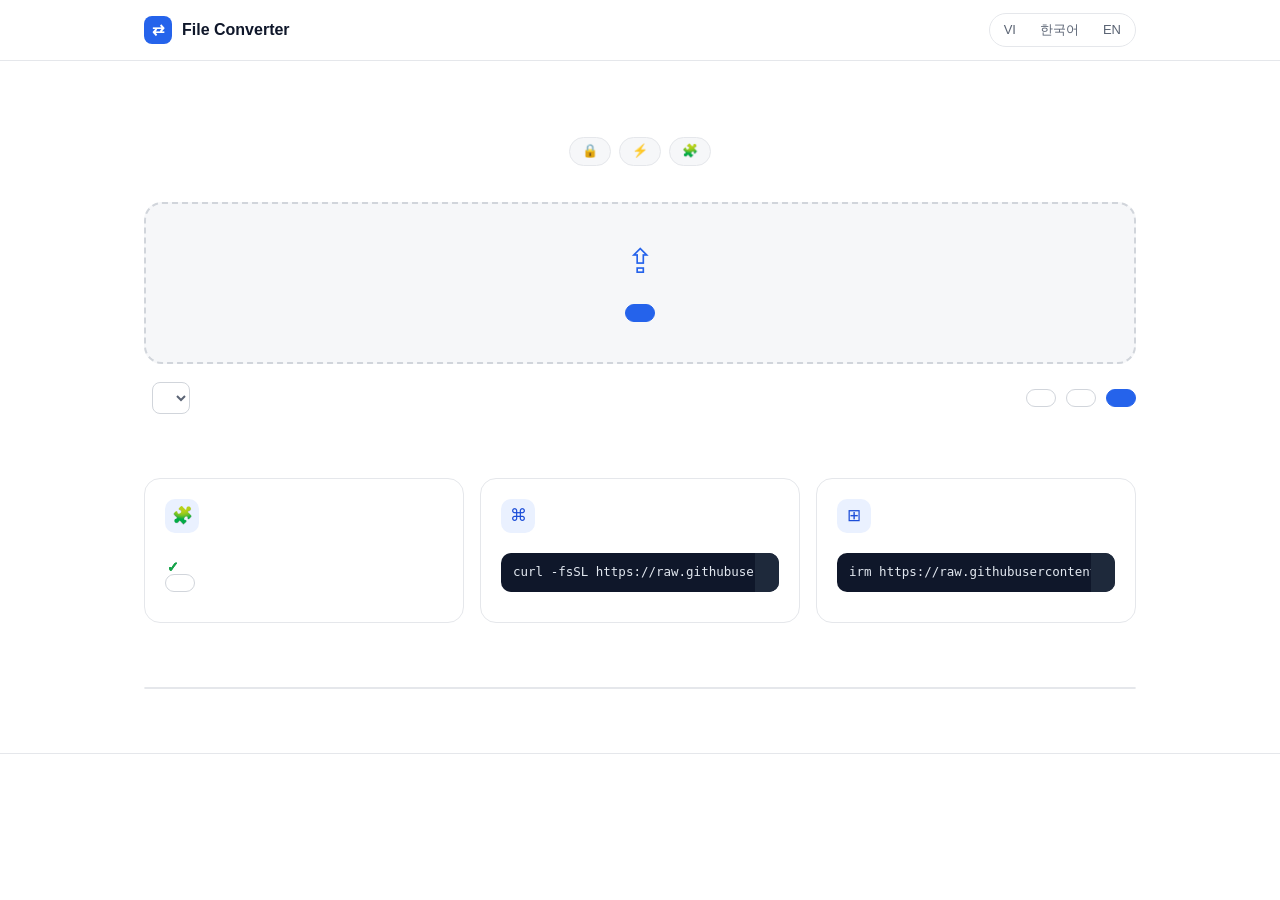
==== web/index.html @ e5329311 "Add in-browser converter (web/) and shared formats table - shared/formats.json: one table of input c" ====
<!doctype html>
<html lang="vi">
<head>
<meta charset="utf-8">
<meta name="viewport" content="width=device-width, initial-scale=1">
<title>File Converter</title>
<meta name="description" content="Convert video, audio and images right in your browser — nothing is uploaded. Also as a browser extension and a right-click menu on Mac and Windows.">
<link rel="stylesheet" href="style.css">
<link rel="icon" href="data:image/svg+xml,%3Csvg xmlns='http://www.w3.org/2000/svg' viewBox='0 0 32 32'%3E%3Crect width='32' height='32' rx='8' fill='%232563eb'/%3E%3Cpath d='M9 12h11l-3-3M23 20H12l3 3' stroke='white' stroke-width='2.5' fill='none' stroke-linecap='round' stroke-linejoin='round'/%3E%3C/svg%3E">
</head>
<body>

<nav class="nav"><div class="wrap">
  <a class="brand" href="#top"><span class="mark" aria-hidden="true">⇄</span><span>File Converter</span></a>
  <div class="links">
    <a href="#convert" data-i18n="navConvert"></a>
    <a href="#everywhere" data-i18n="navEverywhere"></a>
    <a href="#formats" data-i18n="navFormats"></a>
  </div>
  <span class="spacer"></span>
  <div class="lang" role="group" aria-label="Language">
    <button type="button" data-lang="vi">VI</button>
    <button type="button" data-lang="ko">한국어</button>
    <button type="button" data-lang="en">EN</button>
  </div>
</div></nav>

<header class="hero" id="top"><div class="wrap">
  <h1 data-i18n="h1"></h1>
  <p class="sub" data-i18n="sub"></p>
  <div class="chips">
    <span class="chip">🔒 <span data-i18n="chipPrivate"></span></span>
    <span class="chip">⚡ <span data-i18n="chipFast"></span></span>
    <span class="chip">🧩 <span data-i18n="chipEverywhere"></span></span>
  </div>
</div></header>

<main class="wrap" id="convert">
  <section class="converter" aria-labelledby="conv-title">
    <h2 id="conv-title" class="sr-only" data-i18n="navConvert"></h2>
    <label class="drop" id="drop">
      <input type="file" id="file-input" multiple class="sr-only">
      <span class="drop-icon" aria-hidden="true">⇪</span>
      <span class="drop-title" data-i18n="dropTitle"></span>
      <span class="drop-sub" data-i18n="dropSub"></span>
      <span class="btn primary" data-i18n="choose"></span>
    </label>

    <div id="toolbar" class="toolbar" hidden>
      <label class="all-to"><span data-i18n="allTo"></span>
        <select id="all-target"></select>
      </label>
      <span class="spacer"></span>
      <span class="engine" id="engine-status"></span>
      <button type="button" class="btn" id="clear" data-i18n="clear"></button>
      <button type="button" class="btn" id="download-all" data-i18n="downloadAll"></button>
      <button type="button" class="btn primary" id="convert-all" data-i18n="convertAll"></button>
    </div>

    <ul class="files" id="files"></ul>
    <p class="fine" data-i18n="fine"></p>
  </section>

  <section class="everywhere" id="everywhere">
    <h2 data-i18n="evTitle"></h2>
    <p class="lede" data-i18n="evLede"></p>
    <div class="cards">
      <article class="card">
        <div class="card-head"><span class="ico" aria-hidden="true">🧩</span><h3 data-i18n="extTitle"></h3></div>
        <p data-i18n="extBody"></p>
        <ul class="ticks"><li data-i18n="ext1"></li><li data-i18n="ext2"></li><li data-i18n="ext3"></li></ul>
        <a class="btn" href="https://github.com/thnhtng/FileConverter-mac/releases/latest/download/FileConverter-extension.zip" data-i18n="extDownload"></a>
        <p class="note" data-i18n="extNote"></p>
      </article>
      <article class="card">
        <div class="card-head"><span class="ico" aria-hidden="true">⌘</span><h3 data-i18n="macTitle"></h3></div>
        <p data-i18n="macBody"></p>
        <div class="cmd"><code id="mac-cmd">curl -fsSL https://raw.githubusercontent.com/thnhtng/FileConverter-mac/main/install.sh | bash</code><button type="button" class="copy" data-copy="mac-cmd" data-i18n="copy"></button></div>
        <p class="note" data-i18n="macNote"></p>
      </article>
      <article class="card">
        <div class="card-head"><span class="ico" aria-hidden="true">⊞</span><h3 data-i18n="winTitle"></h3></div>
        <p data-i18n="winBody"></p>
        <div class="cmd"><code id="win-cmd">irm https://raw.githubusercontent.com/thnhtng/FileConverter-mac/main/windows/install.ps1 | iex</code><button type="button" class="copy" data-copy="win-cmd" data-i18n="copy"></button></div>
        <p class="note" data-i18n="winNote"></p>
      </article>
    </div>
  </section>

  <section id="formats">
    <h2 data-i18n="fmtTitle"></h2>
    <p class="lede" data-i18n="fmtLede"></p>
    <div class="table-wrap"><table class="fmt-table" id="fmt-table"></table></div>
  </section>
</main>

<footer><div class="wrap" data-i18n="footer"></div></footer>
<div id="toast" class="toast" role="status" aria-live="polite" hidden></div>

<script type="module" src="app.js"></script>
</body>
</html>
---- web/style.css ----
:root {
  --page: #ffffff; --soft: #f6f7f9; --card: #ffffff; --line: #e5e7eb; --line-strong: #d1d5db;
  --text: #0f172a; --muted: #5b6474; --faint: #94a3b8;
  --accent: #2563eb; --accent-weak: #eaf1ff; --accent-text: #1d4ed8;
  --ok: #16a34a; --ok-weak: #e8f7ee; --bad: #dc2626; --bad-weak: #fdecec;
  --shadow: 0 1px 2px rgba(0,0,0,.04), 0 10px 30px rgba(15,23,42,.08);
  --font: -apple-system, BlinkMacSystemFont, "Segoe UI", "Apple SD Gothic Neo", "Noto Sans KR", "Malgun Gothic", Roboto, "Helvetica Neue", Arial, sans-serif;
  --mono: ui-monospace, SFMono-Regular, Menlo, Consolas, monospace;
}
@media (prefers-color-scheme: dark) {
  :root:not([data-theme="light"]) {
    --page: #0f1115; --soft: #161920; --card: #1a1d24; --line: #2a2e36; --line-strong: #3a3f49;
    --text: #f3f4f6; --muted: #a1a7b3; --faint: #6b7280;
    --accent: #4f8cff; --accent-weak: #1b2a47; --accent-text: #8fb4ff;
    --ok: #34c467; --ok-weak: #15291d; --bad: #f2645f; --bad-weak: #301819;
    --shadow: 0 1px 2px rgba(0,0,0,.3), 0 10px 30px rgba(0,0,0,.4);
  }
}
* { box-sizing: border-box; }
html, body { margin: 0; }
html { scroll-behavior: smooth; }
body { font: 16px/1.6 var(--font); color: var(--text); background: var(--page); -webkit-font-smoothing: antialiased; }
a { color: var(--accent-text); }
button, select, input { font: inherit; color: inherit; }
button { cursor: pointer; }
.wrap { max-width: 1040px; margin: 0 auto; padding: 0 24px; }
.sr-only { position: absolute; width: 1px; height: 1px; overflow: hidden; clip: rect(0 0 0 0); white-space: nowrap; }
.spacer { flex: 1; }

.nav { position: sticky; top: 0; z-index: 5; background: color-mix(in srgb, var(--page) 88%, transparent); backdrop-filter: saturate(1.4) blur(10px); border-bottom: 1px solid var(--line); }
.nav .wrap { display: flex; align-items: center; gap: 20px; height: 60px; }
.brand { display: flex; align-items: center; gap: 10px; font-weight: 700; color: var(--text); text-decoration: none; }
.mark { width: 28px; height: 28px; border-radius: 8px; background: var(--accent); color: #fff; display: grid; place-items: center; font-size: 15px; font-weight: 800; }
.links { display: flex; gap: 18px; }
.links a { color: var(--muted); text-decoration: none; font-size: 14px; }
.links a:hover { color: var(--text); }
.lang { display: inline-flex; border: 1px solid var(--line); border-radius: 999px; padding: 2px; }
.lang button { border: 0; background: none; padding: 4px 12px; border-radius: 999px; font-size: 13px; color: var(--muted); }
.lang button[aria-pressed="true"] { background: var(--text); color: var(--page); }

.hero { padding: 56px 0 28px; text-align: center; }
h1 { font-size: clamp(30px, 5vw, 46px); line-height: 1.15; margin: 0 0 12px; letter-spacing: -.02em; }
.sub { color: var(--muted); font-size: 18px; max-width: 640px; margin: 0 auto 20px; }
.chips { display: flex; flex-wrap: wrap; gap: 8px; justify-content: center; }
.chip { font-size: 13px; border: 1px solid var(--line); border-radius: 999px; padding: 3px 12px; color: var(--muted); background: var(--soft); }

.btn { display: inline-flex; align-items: center; justify-content: center; gap: 6px; border: 1px solid var(--line-strong); background: var(--card); border-radius: 10px; padding: 8px 14px; font-size: 14px; font-weight: 600; text-decoration: none; color: var(--text); white-space: nowrap; }
.btn:hover:not(:disabled) { background: var(--soft); }
.btn:disabled { opacity: .45; cursor: default; }
.btn.primary { background: var(--accent); border-color: var(--accent); color: #fff; }
.btn.primary:hover:not(:disabled) { background: var(--accent); filter: brightness(1.07); }
.btn.small { padding: 5px 10px; font-size: 13px; }
select { border: 1px solid var(--line-strong); background: var(--card); border-radius: 8px; padding: 6px 8px; font-size: 14px; }
:focus-visible { outline: 2px solid var(--accent); outline-offset: 2px; }

.converter { margin: 8px 0 64px; }
.drop { display: grid; justify-items: center; gap: 6px; padding: 40px 20px; border: 2px dashed var(--line-strong); border-radius: 18px; background: var(--soft); cursor: pointer; text-align: center; transition: border-color .15s, background .15s; }
.drop:hover, .drop.drag { border-color: var(--accent); background: var(--accent-weak); }
.drop-icon { font-size: 34px; line-height: 1; color: var(--accent); }
.drop-title { font-size: 19px; font-weight: 700; }
.drop-sub { color: var(--muted); font-size: 14px; margin-bottom: 8px; }

.toolbar { display: flex; flex-wrap: wrap; align-items: center; gap: 10px; margin: 18px 0 8px; }
.all-to { display: inline-flex; align-items: center; gap: 8px; font-size: 14px; color: var(--muted); }
.engine { font-size: 12.5px; color: var(--faint); }

.files { list-style: none; margin: 0; padding: 0; border: 1px solid var(--line); border-radius: 14px; overflow: hidden; }
.files:empty { display: none; }
.file { display: grid; grid-template-columns: 48px minmax(0, 1fr) auto auto; gap: 14px; align-items: center; padding: 12px 14px; border-top: 1px solid var(--line); background: var(--card); }
.file:first-child { border-top: 0; }
.thumb { width: 48px; height: 48px; border-radius: 8px; background: var(--soft); display: grid; place-items: center; overflow: hidden; font-size: 20px; color: var(--muted); }
.thumb img, .thumb video { width: 100%; height: 100%; object-fit: cover; }
.fname { font-weight: 600; overflow: hidden; text-overflow: ellipsis; white-space: nowrap; }
.fmeta { font-size: 13px; color: var(--muted); }
.fmeta .err { color: var(--bad); }
.fmeta .ok { color: var(--ok); font-weight: 600; }
.bar { height: 5px; background: var(--line); border-radius: 99px; overflow: hidden; margin-top: 6px; max-width: 280px; }
.bar i { display: block; height: 100%; width: 0; background: var(--accent); transition: width .2s; }
.target { display: inline-flex; align-items: center; gap: 6px; font-size: 13px; color: var(--muted); }
.actions { display: inline-flex; gap: 6px; align-items: center; }
.icon-btn { border: 0; background: none; color: var(--faint); font-size: 16px; padding: 4px 6px; border-radius: 6px; }
.icon-btn:hover { color: var(--text); background: var(--soft); }
.fine { font-size: 13px; color: var(--faint); margin: 12px 2px 0; }

h2 { font-size: clamp(24px, 3.2vw, 32px); margin: 0 0 8px; letter-spacing: -.015em; }
.lede { color: var(--muted); max-width: 680px; margin: 0 0 24px; }
.everywhere { margin-bottom: 64px; }
.cards { display: grid; grid-template-columns: repeat(3, minmax(0, 1fr)); gap: 16px; }
.card { background: var(--card); border: 1px solid var(--line); border-radius: 16px; padding: 20px; display: flex; flex-direction: column; gap: 10px; }
.card-head { display: flex; align-items: center; gap: 10px; }
.card h3 { margin: 0; font-size: 17px; }
.card p { margin: 0; color: var(--muted); font-size: 14.5px; }
.ico { width: 34px; height: 34px; border-radius: 10px; background: var(--accent-weak); display: grid; place-items: center; font-size: 17px; color: var(--accent-text); }
.ticks { margin: 0; padding: 0; list-style: none; font-size: 14px; color: var(--muted); }
.ticks li { padding-left: 22px; position: relative; margin: 3px 0; }
.ticks li::before { content: "✓"; position: absolute; left: 2px; color: var(--ok); font-weight: 800; }
.card .btn { align-self: flex-start; margin-top: auto; }
.note { font-size: 12.5px !important; color: var(--faint) !important; }
.cmd { display: flex; align-items: stretch; gap: 0; border-radius: 10px; overflow: hidden; background: #0f172a; margin-top: auto; }
.cmd code { flex: 1; min-width: 0; color: #e2e8f0; font: 12.5px/1.5 var(--mono); padding: 10px 12px; overflow-x: auto; white-space: nowrap; }
.copy { border: 0; background: #1e293b; color: #e2e8f0; font-size: 12px; padding: 0 12px; }
.copy:hover { background: #334155; }

#formats { margin-bottom: 64px; }
.table-wrap { overflow-x: auto; border: 1px solid var(--line); border-radius: 14px; }
.fmt-table { border-collapse: collapse; width: 100%; font-size: 14px; }
.fmt-table th, .fmt-table td { text-align: left; padding: 10px 14px; border-top: 1px solid var(--line); vertical-align: top; }
.fmt-table tr:first-child th { border-top: 0; background: var(--soft); color: var(--muted); font-weight: 600; font-size: 13px; }
.fmt-table .pill { display: inline-block; font-size: 12px; font-weight: 700; padding: 1px 7px; border-radius: 6px; background: var(--accent-weak); color: var(--accent-text); margin: 2px 3px 2px 0; }
.fmt-table .pill.app { background: var(--soft); color: var(--muted); font-weight: 600; }
.fmt-table .exts { color: var(--muted); font-size: 13px; }

footer { border-top: 1px solid var(--line); padding: 28px 0 40px; color: var(--faint); font-size: 13px; }
.toast { position: fixed; left: 50%; bottom: 24px; transform: translateX(-50%); background: var(--text); color: var(--page); padding: 9px 16px; border-radius: 10px; font-size: 14px; box-shadow: var(--shadow); z-index: 20; max-width: calc(100vw - 32px); }

@media (max-width: 820px) {
  .cards { grid-template-columns: minmax(0, 1fr); }
  .links { display: none; }
}
@media (max-width: 560px) {
  .wrap { padding: 0 16px; }
  .file { grid-template-columns: 40px minmax(0, 1fr) auto; }
  .thumb { width: 40px; height: 40px; }
  .file .target { grid-column: 2 / 4; }
  .file .actions { grid-column: 2 / 4; }
  .hero { padding: 36px 0 20px; }
}
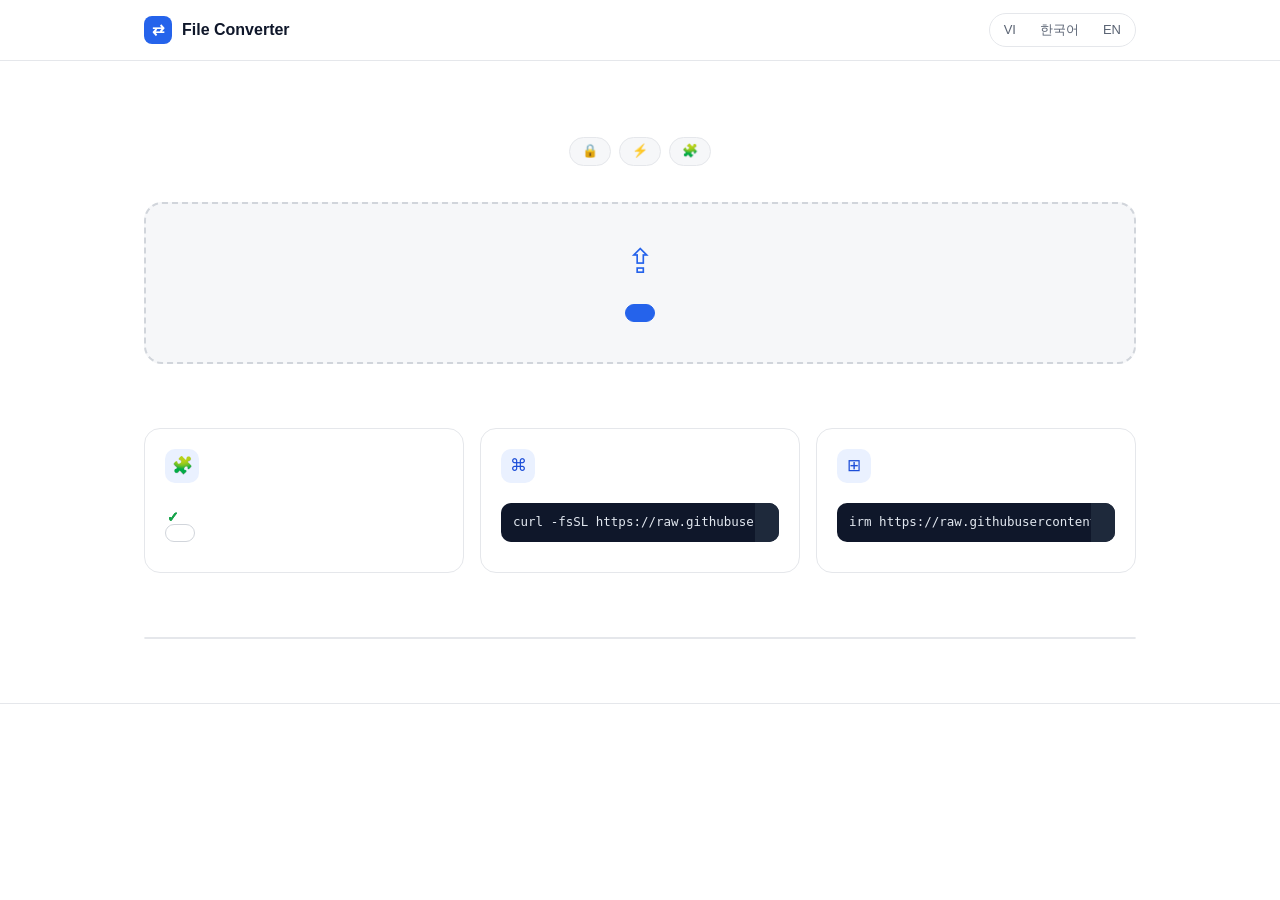
==== commit 7dfe277f: "Add browser extension: download & convert media from any page Manifest V3 extension (Chrome/Edge/Bra" ====
--- a/web/index.html
+++ b/web/index.html
@@ -69,7 +69,7 @@
         <div class="card-head"><span class="ico" aria-hidden="true">🧩</span><h3 data-i18n="extTitle"></h3></div>
         <p data-i18n="extBody"></p>
         <ul class="ticks"><li data-i18n="ext1"></li><li data-i18n="ext2"></li><li data-i18n="ext3"></li></ul>
-        <a class="btn" href="https://github.com/thnhtng/FileConverter-mac/releases/latest/download/FileConverter-extension.zip" data-i18n="extDownload"></a>
+        <a class="btn" href="FileConverter-extension.zip" download data-i18n="extDownload"></a>
         <p class="note" data-i18n="extNote"></p>
       </article>
       <article class="card">
--- a/web/style.css
+++ b/web/style.css
@@ -17,6 +17,7 @@
   }
 }
 * { box-sizing: border-box; }
+[hidden] { display: none !important; }
 html, body { margin: 0; }
 html { scroll-behavior: smooth; }
 body { font: 16px/1.6 var(--font); color: var(--text); background: var(--page); -webkit-font-smoothing: antialiased; }
